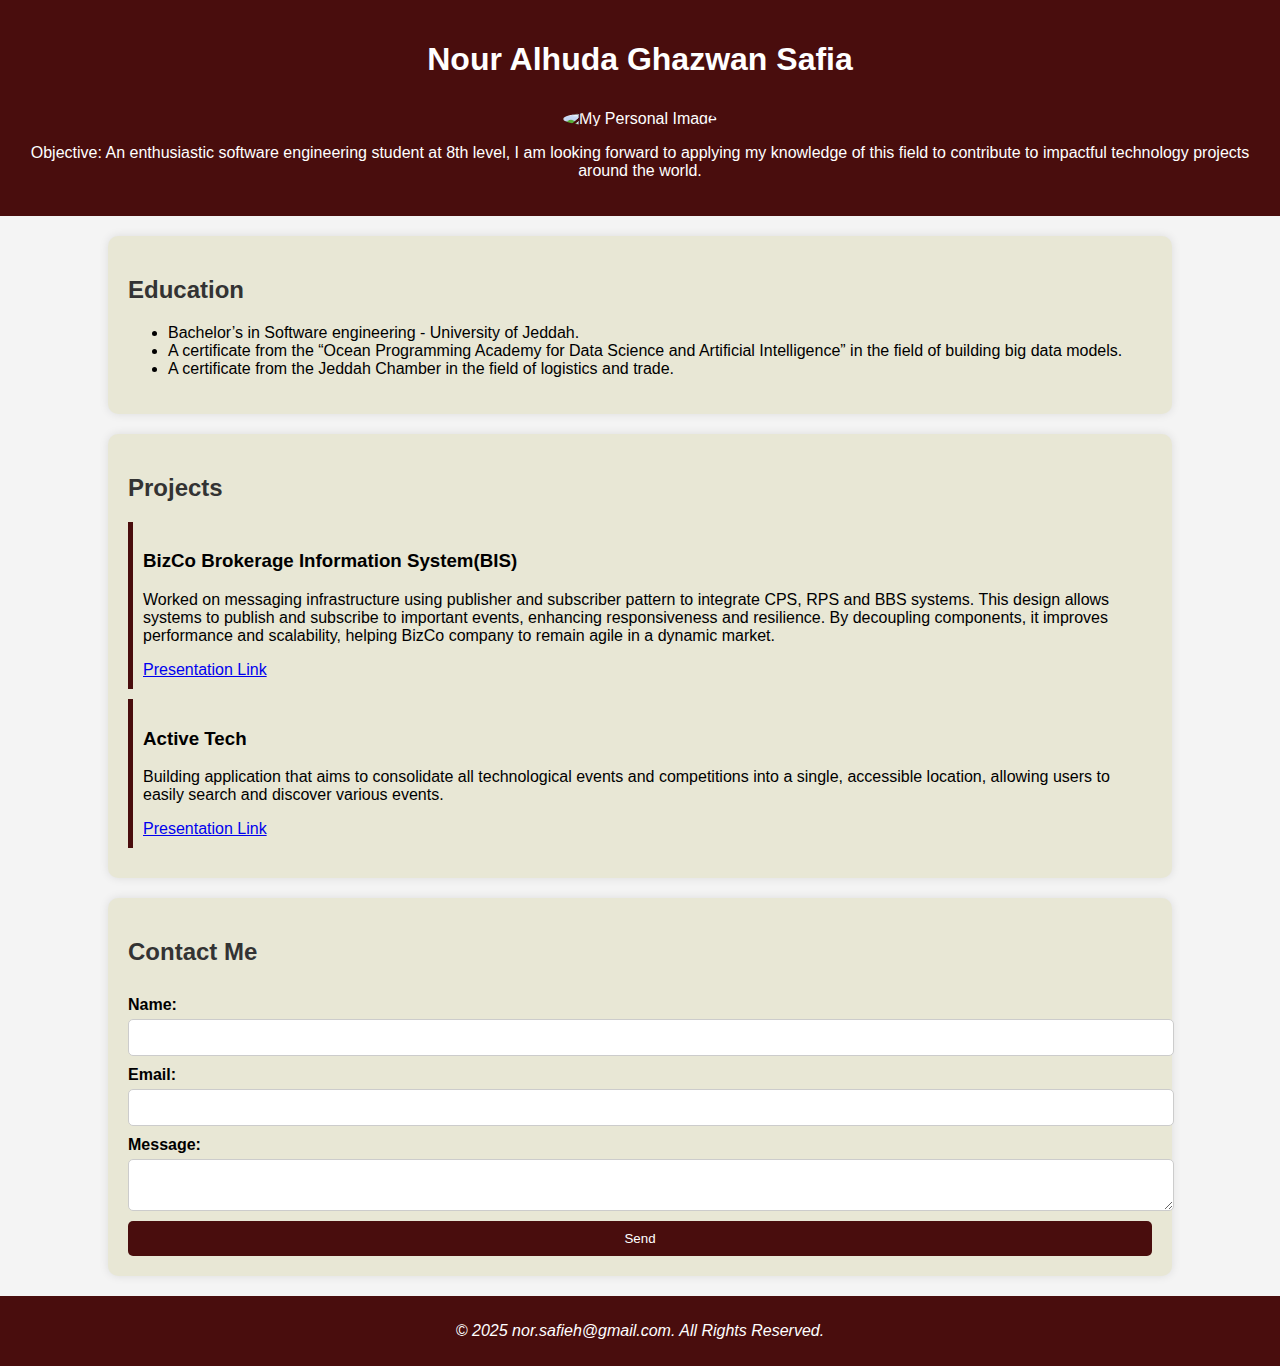
==== index.html @ acae65a6 "Update and rename NourAlhudaResume.html to index.html" ====
<!-- Nour Alhuda Ghazwan Safia 2216847 -->
<!DOCTYPE html>
<html lang="en">
<head>
    <meta charset="UTF-8">
    <meta name="viewport" content="width=device-width, initial-scale=1.0">
    <title>My Personal Resume</title>
    <link rel="stylesheet" href="../style.css">
</head>
<body>
    <header>
        <h1>Nour Alhuda Ghazwan Safia</h1>
        <img src="Media/personalimage.jpg" alt="My Personal Image">
        <p>Objective: An enthusiastic software engineering student at 8th level,
         I am looking forward to applying my knowledge of this field to contribute to impactful technology projects around the world.</p>
    </header>
    
    <section id="education">
        <h2>Education</h2>
        <ul>
            <li>Bachelor’s in Software engineering - University of Jeddah.</li>
            <li>A certificate from the “Ocean Programming Academy for Data Science and Artificial Intelligence” in the field of building big data models.</li>
            <li>A certificate from the Jeddah Chamber in the field of logistics and trade.</li>
        </ul>
    </section>
    
    <section id="projects">
        <h2>Projects</h2>
        <div class="project">
            <h3>BizCo Brokerage Information System(BIS)</h3>
            <p>Worked on messaging infrastructure using publisher and subscriber pattern to integrate CPS, RPS and BBS systems.
             This design allows systems to publish and subscribe to important events, enhancing responsiveness and resilience.
             By decoupling components, it improves performance and scalability, helping BizCo company to remain agile in a dynamic market.</p>
            <a href="https://www.canva.com/design/DAGYQJpUYrE/ce6jjZq8x5mmQrmw28S5fg/edit">Presentation Link</a>
        </div>
        <div class="project">
            <h3>Active Tech</h3>
            <p>Building application that aims to consolidate all technological events and competitions into a single,
             accessible location, allowing users to easily search and discover various events.</p>
            <a href="https://www.canva.com/design/DAGXvvFq4ZE/hgHj7YOKTJbvqShYYQuqmw/edit">Presentation Link</a>
        </div>
    </section>
    
    <section id="contact">
        <h2>Contact Me</h2>
        <form action="mailto:nor.safieh@gmail.com" method="POST" enctype="text/plain">
            <label for="name">Name:</label>
            <input type="text" id="name" name="name" required>
            
            <label for="email">Email:</label>
            <input type="email" id="email" name="email" required>
            
            <label for="message">Message:</label>
            <textarea id="message" name="message" required></textarea>
            
            <button type="submit">Send</button>
        </form>
    </section>

    <footer>
        <p><em>&copy; 2025 nor.safieh@gmail.com. All Rights Reserved.</em></p>
    </footer>
</body>
</html>
---- style.css ----
/* Nour Alhuda Ghazwan Safia 2216847 */
body {
    font-family: Arial, sans-serif;
    margin: 0;
    padding: 0;
    background-color: #f4f4f4;
}

header {
    text-align: center;
    background: #490d0d;
    color: white;
    padding: 20px;
}

header img {
    width: 150px;
    border-radius: 50%;
    margin-top: 10px;
}

section {
    width: 80%;
    margin: 20px auto;
    background: rgb(232, 231, 213);
    padding: 20px;
    box-shadow: 0 0 10px rgba(0, 0, 0, 0.1);
    border-radius: 10px;
}

h2 {
    color: #333;
}

.project {
    background: rgb(232, 231, 213);
    padding: 10px;
    margin-bottom: 10px;
    border-left: 5px solid #490d0d;
}

form {
    display: flex;
    flex-direction: column;
}

label {
    margin-top: 10px;
    font-weight: bold;
}

input, textarea {
    padding: 10px;
    margin-top: 5px;
    border: 1px solid #ccc;
    border-radius: 5px;
    width: 100%;
}

button {
    background: #490d0d;
    color: white;
    padding: 10px;
    border: none;
    border-radius: 5px;
    cursor: pointer;
    margin-top: 10px;
}

button:hover {
    background: #555;
}

footer {
    text-align: center;
    padding: 10px;
    background: #490d0d;
    color: white;
    margin-top: 20px;
}

@media (max-width: 768px) {
    section {
        width: 95%;
    }
}
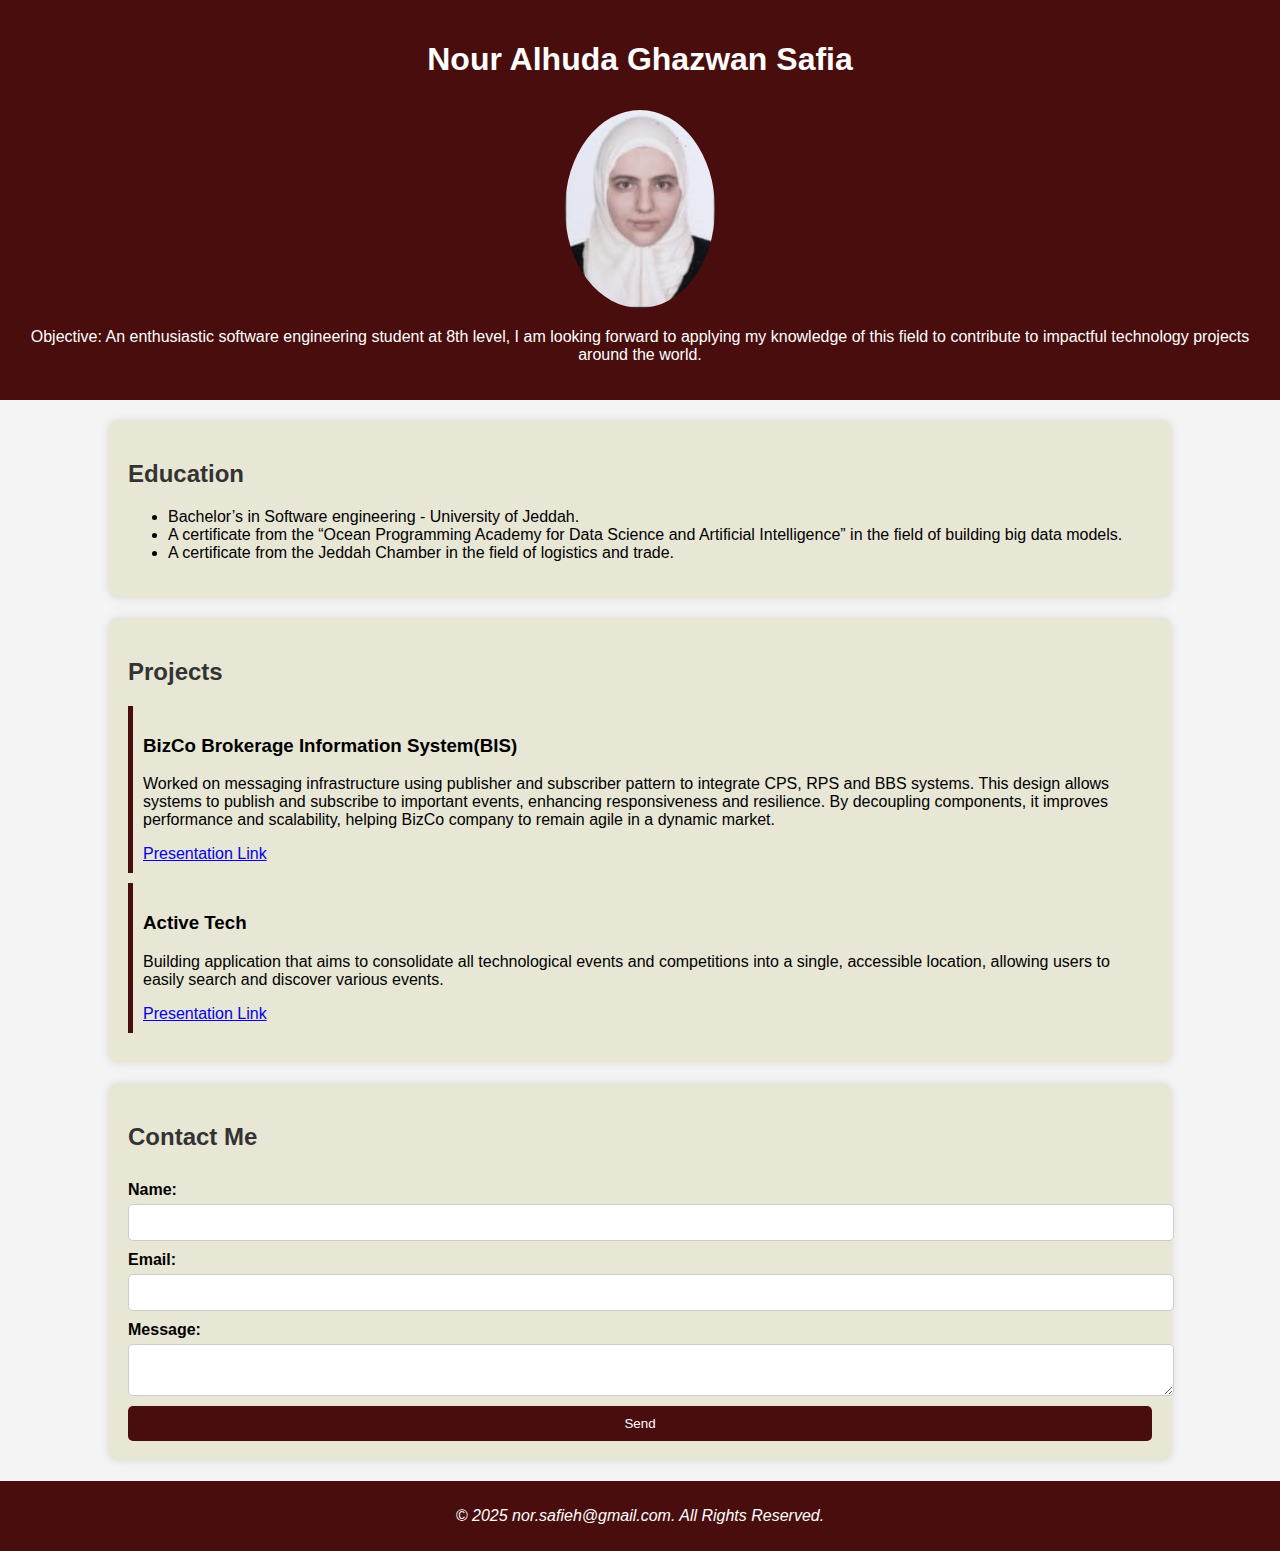
==== commit 94c8aa72: "Update index.html" ====
--- a/index.html
+++ b/index.html
@@ -5,12 +5,12 @@
     <meta charset="UTF-8">
     <meta name="viewport" content="width=device-width, initial-scale=1.0">
     <title>My Personal Resume</title>
-    <link rel="stylesheet" href="../style.css">
+    <link rel="stylesheet" href="style.css">
 </head>
 <body>
     <header>
         <h1>Nour Alhuda Ghazwan Safia</h1>
-        <img src="Media/personalimage.jpg" alt="My Personal Image">
+        <img src="personalimage.jpg" alt="My Personal Image">
         <p>Objective: An enthusiastic software engineering student at 8th level,
          I am looking forward to applying my knowledge of this field to contribute to impactful technology projects around the world.</p>
     </header>
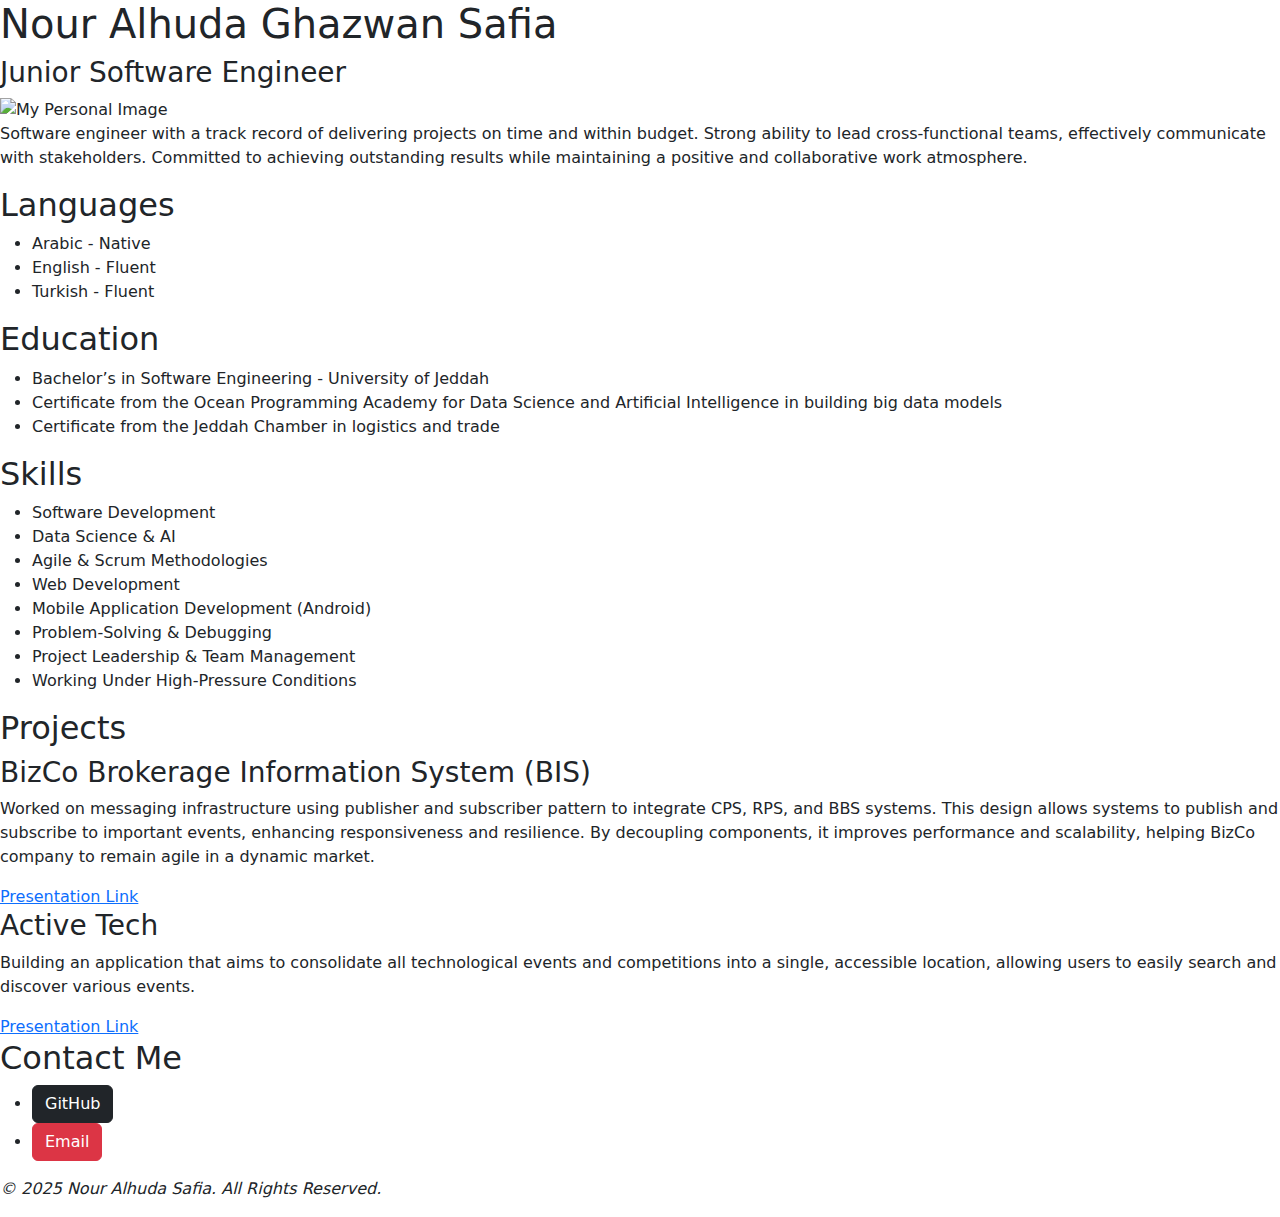
==== commit e707656e: "Update index.html" ====
--- a/index.html
+++ b/index.html
@@ -5,37 +5,63 @@
     <meta charset="UTF-8">
     <meta name="viewport" content="width=device-width, initial-scale=1.0">
     <title>My Personal Resume</title>
-    <link rel="stylesheet" href="style.css">
+    <link href="https://cdn.jsdelivr.net/npm/bootstrap@5.3.0/dist/css/bootstrap.min.css" rel="stylesheet">
+    <link rel="stylesheet" href="CSS/style.css">
 </head>
 <body>
     <header>
         <h1>Nour Alhuda Ghazwan Safia</h1>
-        <img src="personalimage.jpg" alt="My Personal Image">
-        <p>Objective: An enthusiastic software engineering student at 8th level,
-         I am looking forward to applying my knowledge of this field to contribute to impactful technology projects around the world.</p>
+        <h3>Junior Software Engineer</h3>
+        <img src="Media/personalimage.png" alt="My Personal Image">
+        <p>Software engineer with a track record of delivering projects on time and within budget.
+         Strong ability to lead cross-functional teams, effectively communicate with stakeholders. 
+         Committed to achieving outstanding results while maintaining a positive and collaborative work atmosphere.</p>
     </header>
-    
+
+    <section id="languages">
+        <h2>Languages</h2>
+        <ul>
+            <li>Arabic - Native</li>
+            <li>English - Fluent</li>
+            <li>Turkish - Fluent</li>
+        </ul>
+    </section>
+
     <section id="education">
         <h2>Education</h2>
         <ul>
-            <li>Bachelor’s in Software engineering - University of Jeddah.</li>
-            <li>A certificate from the “Ocean Programming Academy for Data Science and Artificial Intelligence” in the field of building big data models.</li>
-            <li>A certificate from the Jeddah Chamber in the field of logistics and trade.</li>
+            <li>Bachelor’s in Software Engineering - University of Jeddah</li>
+            <li>Certificate from the Ocean Programming Academy for Data Science and Artificial Intelligence in building big data models</li>
+            <li>Certificate from the Jeddah Chamber in logistics and trade</li>
+        </ul>
+    </section>
+    
+    <section id="skills">
+        <h2>Skills</h2>
+        <ul>
+            <li>Software Development</li>
+            <li>Data Science & AI</li>
+            <li>Agile & Scrum Methodologies</li>
+            <li>Web Development</li>
+            <li>Mobile Application Development (Android)</li>
+            <li>Problem-Solving & Debugging</li>
+            <li>Project Leadership & Team Management</li>
+            <li>Working Under High-Pressure Conditions</li>
         </ul>
     </section>
     
     <section id="projects">
         <h2>Projects</h2>
         <div class="project">
-            <h3>BizCo Brokerage Information System(BIS)</h3>
-            <p>Worked on messaging infrastructure using publisher and subscriber pattern to integrate CPS, RPS and BBS systems.
+            <h3>BizCo Brokerage Information System (BIS)</h3>
+            <p>Worked on messaging infrastructure using publisher and subscriber pattern to integrate CPS, RPS, and BBS systems.
              This design allows systems to publish and subscribe to important events, enhancing responsiveness and resilience.
              By decoupling components, it improves performance and scalability, helping BizCo company to remain agile in a dynamic market.</p>
             <a href="https://www.canva.com/design/DAGYQJpUYrE/ce6jjZq8x5mmQrmw28S5fg/edit">Presentation Link</a>
         </div>
         <div class="project">
             <h3>Active Tech</h3>
-            <p>Building application that aims to consolidate all technological events and competitions into a single,
+            <p>Building an application that aims to consolidate all technological events and competitions into a single,
              accessible location, allowing users to easily search and discover various events.</p>
             <a href="https://www.canva.com/design/DAGXvvFq4ZE/hgHj7YOKTJbvqShYYQuqmw/edit">Presentation Link</a>
         </div>
@@ -43,22 +69,14 @@
     
     <section id="contact">
         <h2>Contact Me</h2>
-        <form action="mailto:nor.safieh@gmail.com" method="POST" enctype="text/plain">
-            <label for="name">Name:</label>
-            <input type="text" id="name" name="name" required>
-            
-            <label for="email">Email:</label>
-            <input type="email" id="email" name="email" required>
-            
-            <label for="message">Message:</label>
-            <textarea id="message" name="message" required></textarea>
-            
-            <button type="submit">Send</button>
-        </form>
+        <ul>
+            <li><a href="https://github.com/noorghazwan" class="btn btn-dark"><i class="bi bi-github"></i> GitHub</a></li>
+            <li><a href="mailto:nor.safieh@gmail.com" class="btn btn-danger"><i class="bi bi-envelope"></i> Email</a></li>
+        </ul>
     </section>
 
     <footer>
-        <p><em>&copy; 2025 nor.safieh@gmail.com. All Rights Reserved.</em></p>
+        <p><em>&copy; 2025 Nour Alhuda Safia. All Rights Reserved.</em></p>
     </footer>
 </body>
 </html>
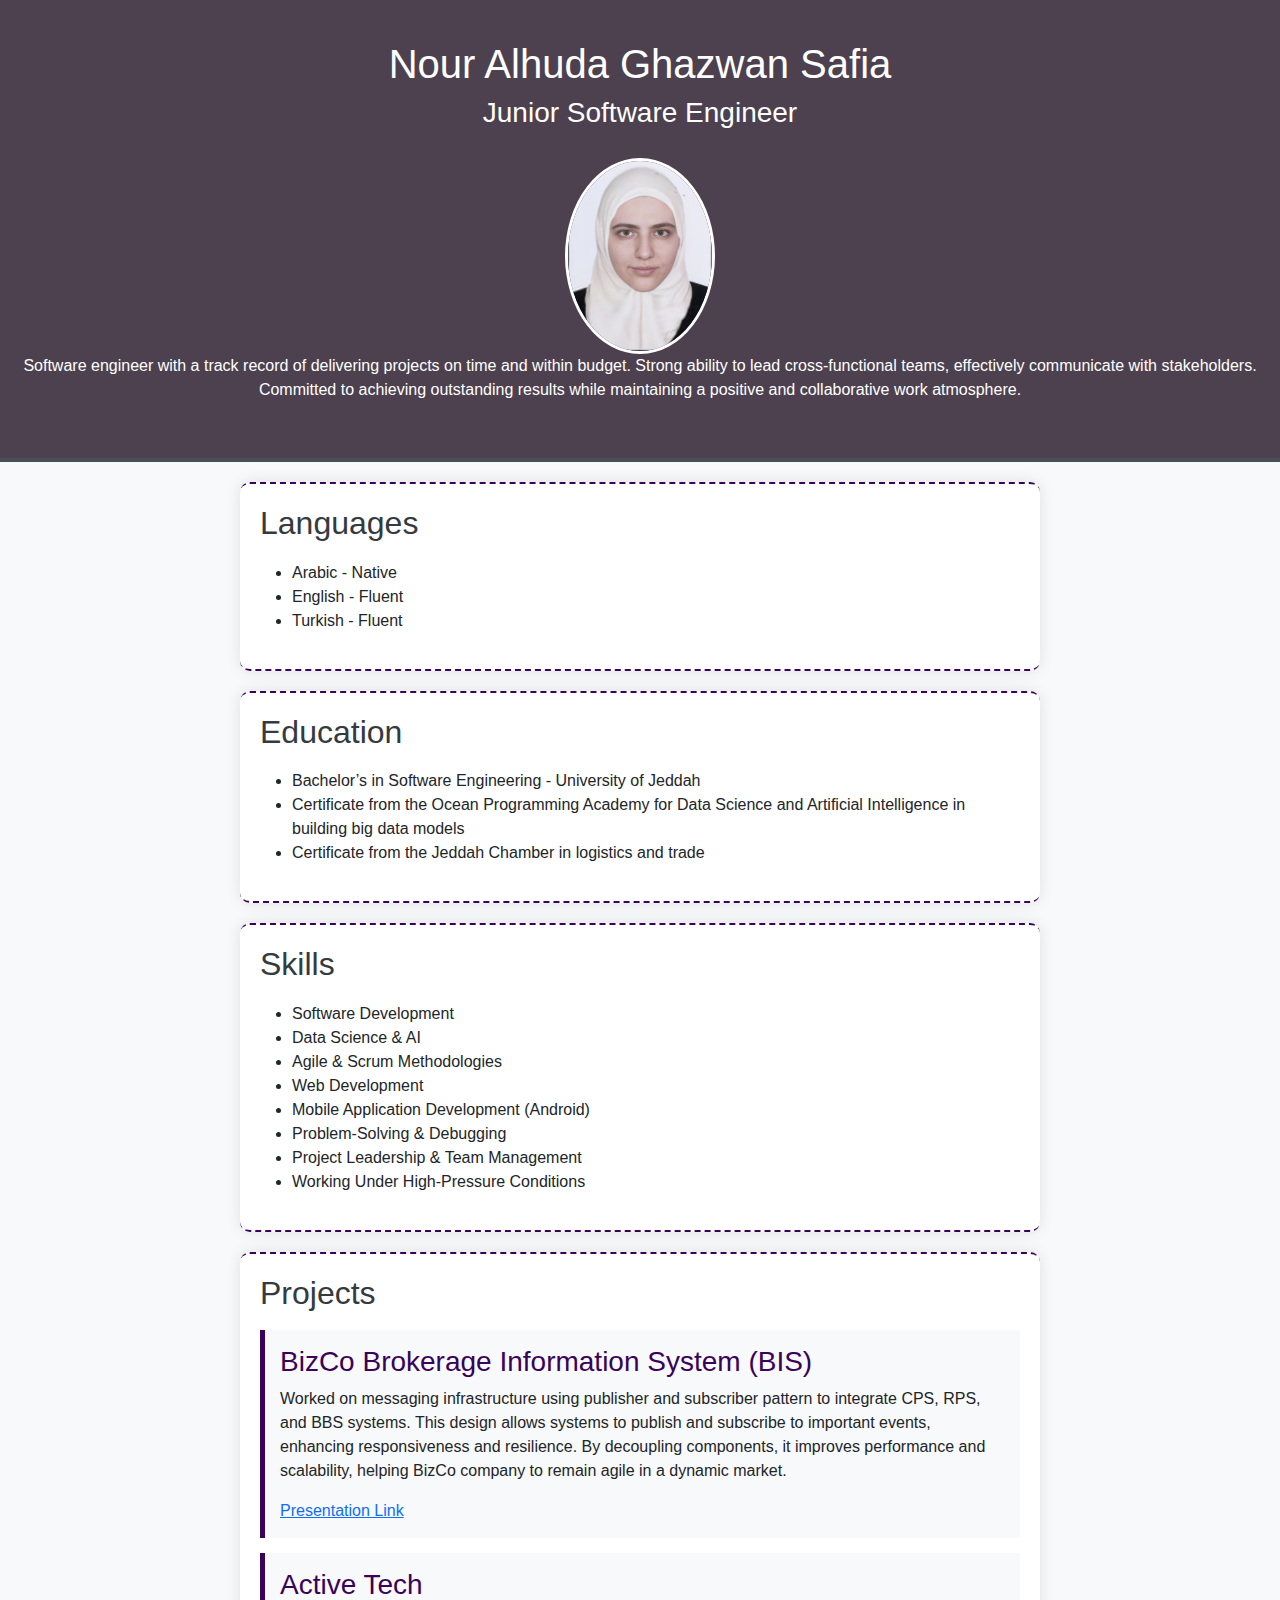
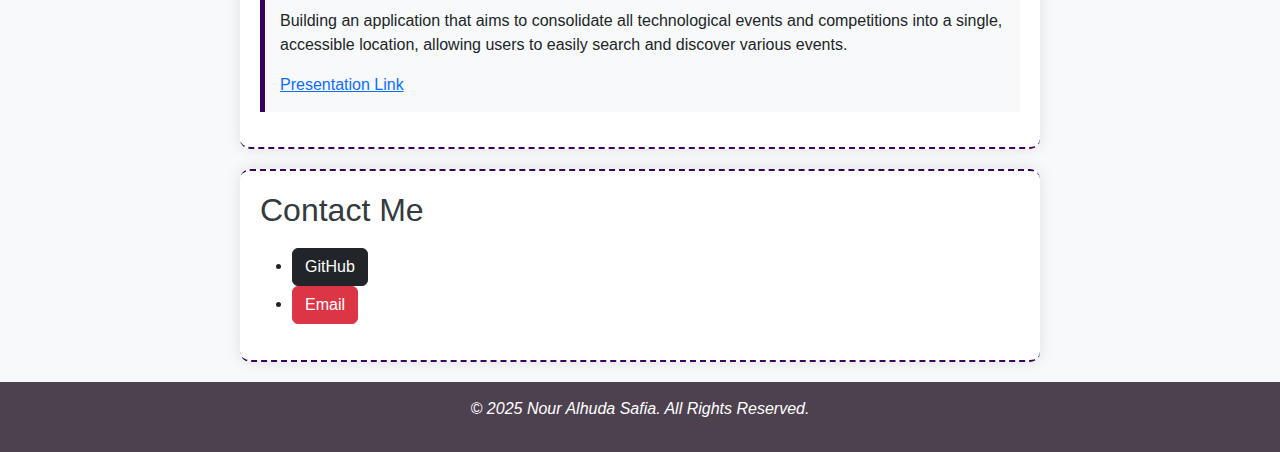
==== commit c55324a2: "Update index.html" ====
--- a/index.html
+++ b/index.html
@@ -6,13 +6,13 @@
     <meta name="viewport" content="width=device-width, initial-scale=1.0">
     <title>My Personal Resume</title>
     <link href="https://cdn.jsdelivr.net/npm/bootstrap@5.3.0/dist/css/bootstrap.min.css" rel="stylesheet">
-    <link rel="stylesheet" href="CSS/style.css">
+    <link rel="stylesheet" href="style.css">
 </head>
 <body>
     <header>
         <h1>Nour Alhuda Ghazwan Safia</h1>
         <h3>Junior Software Engineer</h3>
-        <img src="Media/personalimage.png" alt="My Personal Image">
+        <img src="personalimage.png" alt="My Personal Image">
         <p>Software engineer with a track record of delivering projects on time and within budget.
          Strong ability to lead cross-functional teams, effectively communicate with stakeholders. 
          Committed to achieving outstanding results while maintaining a positive and collaborative work atmosphere.</p>
--- a/style.css
+++ b/style.css
@@ -0,0 +1,74 @@
+/* Nour Alhuda Ghazwan Safia 2216847 */
+body {
+    font-family: 'Segoe UI', Tahoma, Geneva, Verdana, sans-serif;
+    margin: 0;
+    padding: 0;
+    background-color: #f8f9fa;
+}
+
+header {
+    text-align: center;
+    background: #4d4150;
+    color: white;
+    padding: 40px 20px;
+    border-bottom: 4px solid #495057;
+}
+
+header img {
+    width: 150px;
+    border-radius: 50%;
+    margin-top: 20px;
+    border: 3px solid #fff;
+}
+
+section {
+    max-width: 800px;
+    margin: 20px auto;
+    background: white;
+    padding: 20px;
+    box-shadow: 0 0 15px rgba(0, 0, 0, 0.1);
+    border-radius: 10px;
+    position: relative; 
+    border-top: 2px dashed #3a025a;
+}
+
+section:not(:last-child) {
+    border-bottom: 2px dashed #3a025a; 
+}
+h2 {
+    color: #343a40;
+    padding-bottom: 10px;
+}
+.project {
+    background: #f8f9fa;
+    padding: 15px;
+    margin-bottom: 15px;
+    border-left: 5px solid #3a025a;
+}
+
+.project h3 {
+    color: #3a025a;
+}
+
+footer {
+    text-align: center;
+    padding: 15px;
+    background: #4d4150;
+    color: white;
+    margin-top: 20px;
+}
+
+.btn-link {
+    text-decoration: none;
+    color: #3a025a;
+}
+
+.btn-link:hover {
+    text-decoration: underline;
+}
+
+@media (max-width: 768px) {
+    section {
+        width: 95%;
+    }
+}
